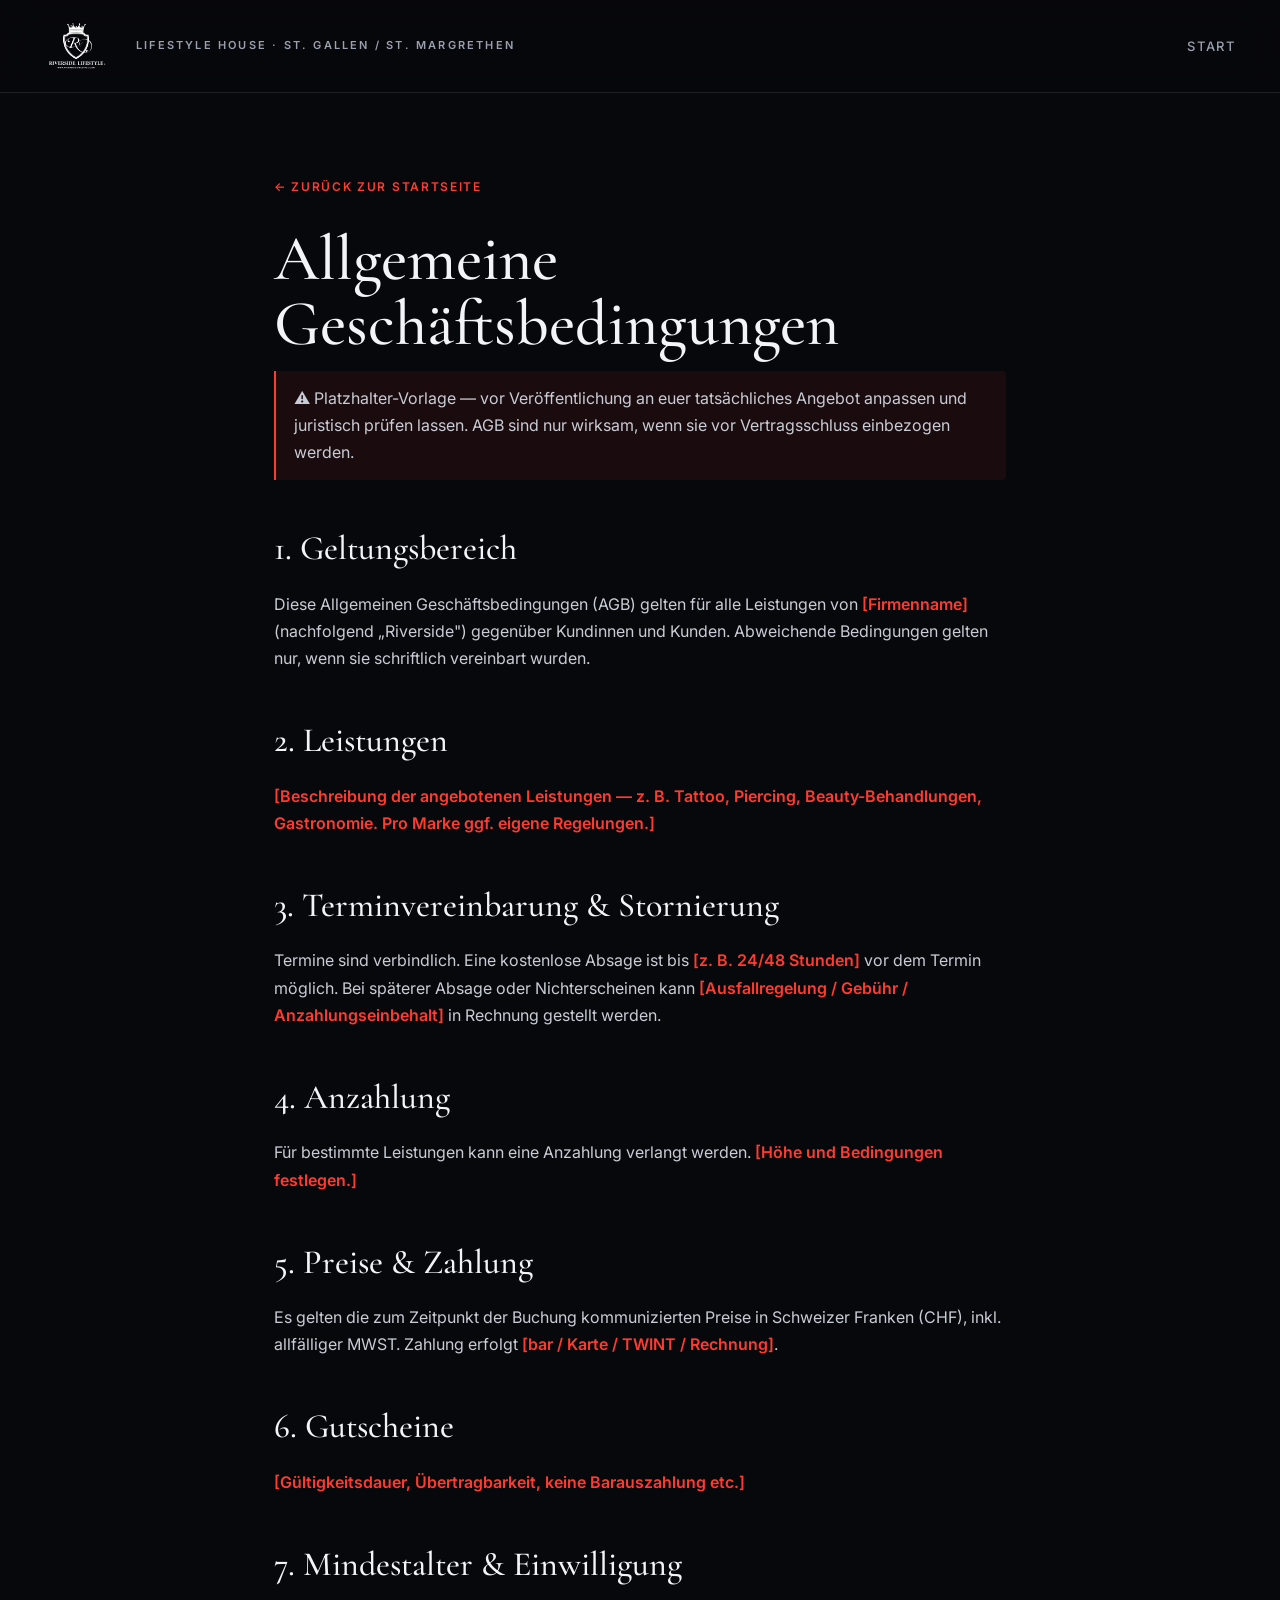
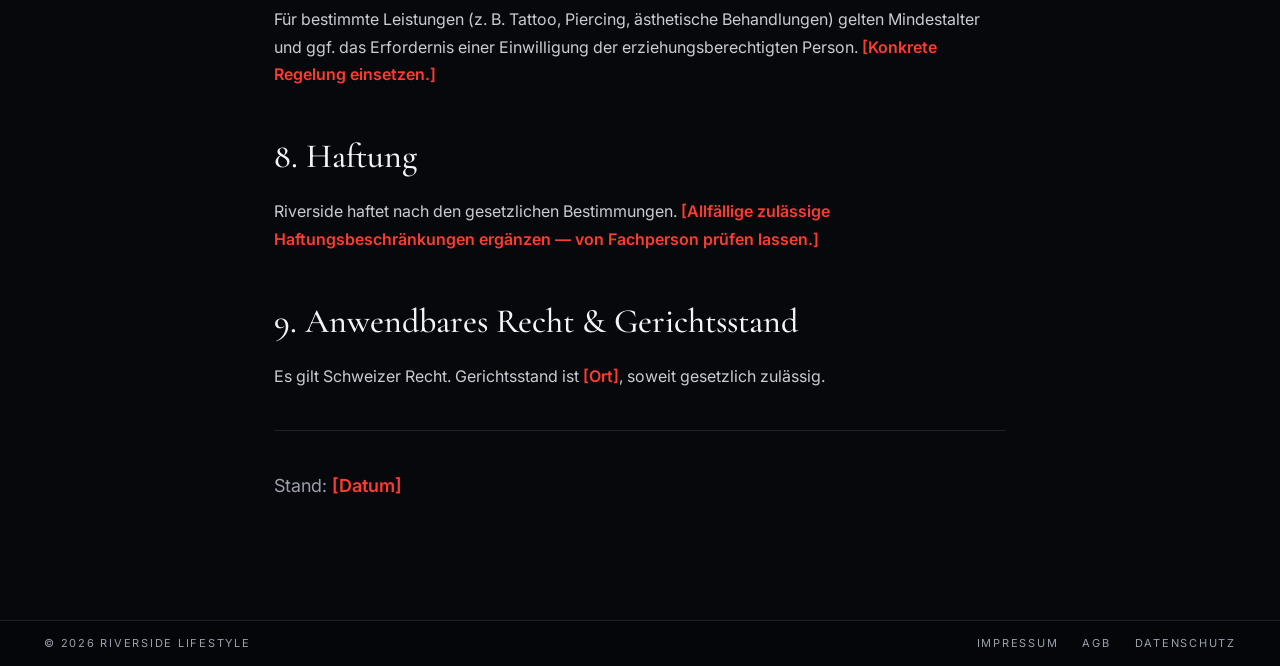
==== agb.html @ e008c0e0 "feat: red/white/black variant with per-card color tint, no index numbers" ====
<!DOCTYPE html>
<html lang="de">
<head>
<meta charset="UTF-8">
<meta name="viewport" content="width=device-width, initial-scale=1.0">
<title>AGB — Riverside Lifestyle</title>
<meta name="robots" content="index,follow">
<link rel="icon" href="assets/brand/favicon.png" type="image/png">
<link rel="preconnect" href="https://fonts.googleapis.com">
<link rel="preconnect" href="https://fonts.gstatic.com" crossorigin>
<link href="https://fonts.googleapis.com/css2?family=Cormorant+Garamond:ital,wght@0,400;0,500;0,600;1,500&family=Inter:wght@400;500;600&display=swap" rel="stylesheet">
<link rel="stylesheet" href="css/styles.css">
</head>
<body>

<nav class="nav">
  <div class="nav-in">
    <a class="brandmark" href="index.html"><img class="brandmark__logo" src="assets/brand/logo.png" alt="Riverside Lifestyle"></a>
    <span class="nav-meta">Lifestyle House · St. Gallen / St. Margrethen</span>
    <div class="nav-links">
      <a href="index.html">Start</a>
    </div>
  </div>
</nav>

<main class="legal-page">
  <div class="legal-wrap">
    <a class="legal-back" href="index.html">← Zurück zur Startseite</a>
    <h1>Allgemeine Geschäftsbedingungen</h1>
    <p class="legal-note">⚠ Platzhalter-Vorlage — vor Veröffentlichung an euer tatsächliches Angebot anpassen und juristisch prüfen lassen. AGB sind nur wirksam, wenn sie vor Vertragsschluss einbezogen werden.</p>

    <h2>1. Geltungsbereich</h2>
    <p>Diese Allgemeinen Geschäftsbedingungen (AGB) gelten für alle Leistungen von <span class="todo">[Firmenname]</span> (nachfolgend „Riverside") gegenüber Kundinnen und Kunden. Abweichende Bedingungen gelten nur, wenn sie schriftlich vereinbart wurden.</p>

    <h2>2. Leistungen</h2>
    <p><span class="todo">[Beschreibung der angebotenen Leistungen — z. B. Tattoo, Piercing, Beauty-Behandlungen, Gastronomie. Pro Marke ggf. eigene Regelungen.]</span></p>

    <h2>3. Terminvereinbarung &amp; Stornierung</h2>
    <p>Termine sind verbindlich. Eine kostenlose Absage ist bis <span class="todo">[z. B. 24/48 Stunden]</span> vor dem Termin möglich. Bei späterer Absage oder Nichterscheinen kann <span class="todo">[Ausfallregelung / Gebühr / Anzahlungseinbehalt]</span> in Rechnung gestellt werden.</p>

    <h2>4. Anzahlung</h2>
    <p>Für bestimmte Leistungen kann eine Anzahlung verlangt werden. <span class="todo">[Höhe und Bedingungen festlegen.]</span></p>

    <h2>5. Preise &amp; Zahlung</h2>
    <p>Es gelten die zum Zeitpunkt der Buchung kommunizierten Preise in Schweizer Franken (CHF), inkl. allfälliger MWST. Zahlung erfolgt <span class="todo">[bar / Karte / TWINT / Rechnung]</span>.</p>

    <h2>6. Gutscheine</h2>
    <p><span class="todo">[Gültigkeitsdauer, Übertragbarkeit, keine Barauszahlung etc.]</span></p>

    <h2>7. Mindestalter &amp; Einwilligung</h2>
    <p>Für bestimmte Leistungen (z. B. Tattoo, Piercing, ästhetische Behandlungen) gelten Mindestalter und ggf. das Erfordernis einer Einwilligung der erziehungsberechtigten Person. <span class="todo">[Konkrete Regelung einsetzen.]</span></p>

    <h2>8. Haftung</h2>
    <p>Riverside haftet nach den gesetzlichen Bestimmungen. <span class="todo">[Allfällige zulässige Haftungsbeschränkungen ergänzen — von Fachperson prüfen lassen.]</span></p>

    <h2>9. Anwendbares Recht &amp; Gerichtsstand</h2>
    <p>Es gilt Schweizer Recht. Gerichtsstand ist <span class="todo">[Ort]</span>, soweit gesetzlich zulässig.</p>

    <div class="divider"></div>
    <p class="lead">Stand: <span class="todo">[Datum]</span></p>
  </div>
</main>

<footer class="legal-bar">
  <div class="legal-in">
    <span>© 2026 Riverside Lifestyle</span>
    <nav class="legal-links">
      <a href="impressum.html">Impressum</a>
      <a href="agb.html">AGB</a>
      <a href="datenschutz.html">Datenschutz</a>
    </nav>
  </div>
</footer>
</body>
</html>
---- css/styles.css ----
/* ============================================================
   Riverside Lifestyle — Hub Landing
   Light / Schwarz-Weiß-Blau · Cormorant Garamond + Inter
   ============================================================ */
:root{
  --bg:#07080c;
  --bg-soft:#0d1018;
  --ink:#f3f4f7;
  --muted:#9aa0ad;
  --red:#ff3b30;
  --navy:#0a1426;
  --line:rgba(255,255,255,.10);
  --line-strong:rgba(255,255,255,.18);
  --serif:'Cormorant Garamond',Georgia,serif;
  --sans:'Inter',system-ui,-apple-system,sans-serif;
  --ease:cubic-bezier(.22,.61,.36,1);
  --nav-h:92px;
  --legal-h:46px;
  --cycle:4.2s;
}
*{margin:0;padding:0;box-sizing:border-box}
html{scroll-behavior:smooth;scroll-padding-top:var(--nav-h)}
body{background:var(--bg);color:var(--ink);font-family:var(--sans);font-size:17px;line-height:1.6;-webkit-font-smoothing:antialiased;overflow-x:hidden}
a{color:inherit;text-decoration:none}
.wrap{max-width:1280px;margin:0 auto;padding:0 44px}
.kicker{font-size:12px;font-weight:600;letter-spacing:.22em;text-transform:uppercase;color:var(--red);display:inline-block}
.muted{color:var(--muted)}

/* reveal */
[data-reveal]{opacity:0;transform:translateY(22px);transition:opacity .6s var(--ease),transform .6s var(--ease)}
[data-reveal].in{opacity:1;transform:none}
[data-delay="1"]{transition-delay:.07s}
[data-delay="2"]{transition-delay:.14s}
[data-delay="3"]{transition-delay:.21s}
[data-delay="4"]{transition-delay:.28s}

/* buttons */
.btn{display:inline-flex;align-items:center;gap:9px;padding:15px 28px;font-size:13px;font-weight:600;letter-spacing:.12em;text-transform:uppercase;border-radius:2px;transition:.18s var(--ease)}
.btn-primary{background:var(--red);color:#fff}
.btn-primary:hover{background:#ff5a4f;transform:translateY(-2px);box-shadow:0 16px 44px rgba(255,59,48,.4)}

/* ===================== NAV ===================== */
.nav{position:fixed;top:0;left:0;right:0;z-index:60;background:rgba(7,8,12,.72);backdrop-filter:blur(16px);border-bottom:1px solid var(--line)}
.nav-in{display:flex;align-items:center;gap:28px;height:var(--nav-h);max-width:1280px;margin:0 auto;padding:0 44px}
.brandmark{display:inline-flex;align-items:center;gap:12px;font-family:var(--serif);font-size:26px;font-weight:600;letter-spacing:.02em}
.brandmark__logo{height:64px;width:auto;display:block}
.nav-meta{font-size:11px;font-weight:600;letter-spacing:.2em;text-transform:uppercase;color:var(--muted);margin-right:auto}
.nav-links{display:flex;gap:30px;font-size:13px;font-weight:500;letter-spacing:.14em;text-transform:uppercase}
.nav-links a{position:relative;padding:4px 0;color:var(--muted);transition:color .2s}
.nav-links a::after{content:"";position:absolute;left:0;bottom:0;height:1.5px;width:100%;background:var(--red);transform:scaleX(0);transform-origin:left;transition:transform .2s var(--ease)}
.nav-links a:hover{color:var(--ink)}
.nav-links a:hover::after{transform:scaleX(1)}

/* ===================== HERO SPLIT ===================== */
.hero{position:relative;margin-top:var(--nav-h);height:calc(100vh - var(--nav-h) - var(--legal-h));min-height:520px;overflow:hidden}
.hero-overlay{position:absolute;top:0;left:0;right:0;z-index:12;pointer-events:none;padding:30px 44px 96px;background:linear-gradient(180deg,rgba(7,8,12,.9) 0%,rgba(7,8,12,.5) 48%,transparent 100%)}
.hero-overlay .kicker{margin-bottom:10px}
.hero-overlay h1{font-family:var(--serif);font-weight:500;font-size:clamp(30px,4vw,60px);line-height:1.02;letter-spacing:-.01em;max-width:920px}
.hero-overlay h1 em{font-style:italic;color:var(--red)}

.panels{position:absolute;inset:0;display:flex;width:100%;height:100%}
/* feine Filmkörnung über allen Panels */
.panels::after{content:"";position:absolute;inset:0;z-index:6;pointer-events:none;opacity:.07;mix-blend-mode:overlay;background-image:url("data:image/svg+xml,%3Csvg xmlns='http://www.w3.org/2000/svg' width='160' height='160'%3E%3Cfilter id='n'%3E%3CfeTurbulence type='fractalNoise' baseFrequency='0.9' numOctaves='2'/%3E%3C/filter%3E%3Crect width='100%25' height='100%25' filter='url(%23n)'/%3E%3C/svg%3E")}

.panel{flex:1;position:relative;overflow:hidden;border-right:1px solid var(--line);display:flex;align-items:flex-end;padding:44px 38px;color:#fff;transition:flex .8s var(--ease)}
.panel:last-child{border-right:none}
.panel.is-active{flex:2.6}
/* nicht spielende Panels: nur leichtes 10%-Schwarz-Overlay, damit ihr Video sichtbar bleibt */
.panel-media::after{content:"";position:absolute;inset:0;z-index:1;background:#000;opacity:.1;transition:opacity .6s ease;pointer-events:none}
.panel.is-active .panel-media::after{opacity:0}
/* ganz leichter, je Karte eigener Farbstich zur dezenten Unterteilung */
.panel::before{content:"";position:absolute;inset:0;z-index:2;pointer-events:none;mix-blend-mode:soft-light;opacity:.5}
.panel[data-brand=ink]::before{background:#ff3b30}
.panel[data-brand=beauty]::before{background:#ff7ea6}
.panel[data-brand=gastro]::before{background:#ffb13b}

/* Video-Layer + animierter Gradient-Fallback */
.panel-media,.brand-media{position:absolute;inset:0;z-index:0;overflow:hidden}
.panel-media{background:linear-gradient(135deg,#1b2433,#0a1426)}
.panel-media video,.brand-media video{position:absolute;inset:0;width:100%;height:100%;object-fit:cover;transform:scale(1.06);transition:transform 7s ease}
.panel.is-active .panel-media video{transform:scale(1.15)}

.panel::after{content:"";position:absolute;inset:0;z-index:1;background:linear-gradient(180deg,rgba(7,8,12,.12) 0%,rgba(7,8,12,.34) 45%,rgba(7,8,12,.9) 100%);transition:background .5s}
.panel.is-active::after{background:linear-gradient(180deg,rgba(7,8,12,.04) 0%,rgba(7,8,12,.18) 50%,rgba(7,8,12,.82) 100%)}

.panel-num{display:block;font-family:var(--serif);font-size:17px;font-weight:500;letter-spacing:.04em;color:var(--red);opacity:.8;margin-bottom:8px}
.panel.is-active .panel-num{opacity:1}

.panel-body{position:relative;z-index:3;width:100%}
.panel h2{font-family:var(--serif);font-size:clamp(28px,2.8vw,52px);font-weight:500;line-height:1;transition:font-size .55s var(--ease)}
.panel.is-active h2{font-size:clamp(40px,4.6vw,78px)}
.panel-sub{font-size:12.5px;letter-spacing:.18em;text-transform:uppercase;opacity:.85;margin-top:10px}
.panel-more{display:inline-flex;align-items:center;gap:9px;max-height:0;overflow:hidden;opacity:0;transform:translateY(10px);font-size:12px;font-weight:600;letter-spacing:.14em;text-transform:uppercase;color:#fff;transition:.45s var(--ease)}
.panel.is-active .panel-more{max-height:42px;margin-top:20px;opacity:1;transform:none}

/* Fortschrittsbalken des Auto-Wechsels */
.panel-progress{position:absolute;left:0;bottom:0;height:3px;width:100%;z-index:5;background:rgba(255,255,255,.1);opacity:0;transition:opacity .4s}
.panel.is-active .panel-progress{opacity:1}
.panel-progress span{display:block;height:100%;width:0;background:var(--red)}
.panel.is-active .panel-progress span{width:100%;transition:width var(--cycle) linear}
.panels.is-paused .panel.is-active .panel-progress span{transition:none;width:30%}

.scroll-cue{display:flex;flex-direction:column;align-items:center;gap:10px;padding:18px 0;font-size:11px;letter-spacing:.2em;text-transform:uppercase;color:var(--muted)}
.scroll-cue .bar{width:1px;height:38px;background:linear-gradient(var(--red),transparent)}

/* ===================== INTRO ===================== */
.intro{padding:120px 0;border-bottom:1px solid var(--line)}
.intro-grid{display:grid;grid-template-columns:1fr 1.4fr;gap:56px;align-items:start}
.intro-grid .kicker{grid-column:1}
.intro-h{font-family:var(--serif);font-weight:500;font-size:clamp(30px,3.4vw,46px);line-height:1.12;grid-column:2;grid-row:1}
.intro-p{grid-column:2;color:var(--muted);font-size:18px;max-width:620px}
.intro-p strong{color:var(--ink);font-weight:600}

/* ===================== BRAND SECTIONS ===================== */
.brand{padding:110px 0}
.brand--alt{background:var(--bg-soft)}
.brand-grid{display:grid;grid-template-columns:1.05fr 1fr;gap:64px;align-items:center}
.brand-media{position:relative;border-radius:8px;overflow:hidden;aspect-ratio:4/5;background:linear-gradient(135deg,#1b2433,#0a1426)}
.brand-media video{border-radius:8px}
.brand-media::after{content:"";position:absolute;inset:0;background:linear-gradient(180deg,rgba(10,20,38,0) 55%,rgba(10,20,38,.45));z-index:1}
.brand-badge{position:absolute;left:18px;bottom:16px;z-index:2;font-size:11px;font-weight:600;letter-spacing:.18em;text-transform:uppercase;color:#fff;background:rgba(10,20,38,.45);backdrop-filter:blur(6px);padding:7px 12px;border-radius:2px}
.brand-text h2{font-family:var(--serif);font-weight:500;font-size:clamp(32px,3.8vw,52px);line-height:1.04;margin:14px 0 18px}
.brand-text p{color:var(--muted);font-size:18px;max-width:480px}
.facts{list-style:none;margin:30px 0;border-top:1px solid var(--line)}
.facts li{display:grid;grid-template-columns:120px 1fr;gap:16px;padding:15px 0;border-bottom:1px solid var(--line);font-size:15px}
.facts li span{font-size:11px;font-weight:600;letter-spacing:.16em;text-transform:uppercase;color:var(--muted);padding-top:2px}

/* ===================== FAQ ===================== */
.faq{padding:120px 0;border-top:1px solid var(--line);background:var(--bg-soft)}
.faq-h{font-family:var(--serif);font-weight:500;font-size:clamp(32px,3.8vw,52px);margin:12px 0 40px}
.faq-list{max-width:860px}
.faq-list details{border-top:1px solid var(--line-strong)}
.faq-list details:last-child{border-bottom:1px solid var(--line-strong)}
.faq-list summary{list-style:none;cursor:pointer;padding:24px 0;font-family:var(--serif);font-size:24px;font-weight:500;display:flex;justify-content:space-between;align-items:center;gap:20px;transition:color .2s}
.faq-list summary::-webkit-details-marker{display:none}
.faq-list summary::after{content:"+";font-family:var(--sans);font-size:22px;color:var(--red);transition:transform .25s var(--ease)}
.faq-list details[open] summary::after{transform:rotate(45deg)}
.faq-list summary:hover{color:var(--red)}
.faq-list details p{padding:0 0 26px;color:var(--muted);font-size:17px;max-width:680px}

/* ===================== FOOTER ===================== */
.footer{background:var(--navy);color:#fff;padding:80px 0 30px}
.footer-grid{display:grid;grid-template-columns:1.6fr 1fr 1fr 1fr;gap:40px;padding-bottom:56px;border-bottom:1px solid rgba(255,255,255,.12)}
.footer-brand .brandmark{font-size:30px;color:#fff;display:block;margin-bottom:14px}
.footer-brand p{color:rgba(255,255,255,.6);font-size:15px}
.footer-col h3{font-size:11px;font-weight:600;letter-spacing:.18em;text-transform:uppercase;color:rgba(255,255,255,.5);margin-bottom:16px}
.footer-col a,.footer-col span{display:block;color:rgba(255,255,255,.82);font-size:15px;padding:5px 0;transition:color .2s}
.footer-col a:hover{color:var(--red)}
.footer-base{display:flex;justify-content:space-between;padding-top:26px;font-size:12px;letter-spacing:.12em;text-transform:uppercase;color:rgba(255,255,255,.45)}

/* ===================== RESPONSIVE ===================== */
@media(max-width:920px){
  .wrap{padding:0 22px}
  .nav-in{padding:0 22px}
  .nav-meta,.nav-links a[href="#kontakt"]{display:none}
  :root{--nav-h:72px}
  .brandmark__logo{height:50px}
  .hero{height:calc(100vh - var(--nav-h) - var(--legal-h));height:calc(100dvh - var(--nav-h) - var(--legal-h));min-height:0;display:flex;flex-direction:column}
  .hero-overlay{position:static;order:-1;flex:0 0 auto;background:#07080c;padding:14px 22px 10px}
  .hero-overlay .kicker{margin-bottom:6px;font-size:10px}
  .hero-overlay h1{font-size:clamp(22px,5.6vw,34px);max-width:none}
  .panels{position:static;order:0;flex:1;flex-direction:column;height:auto}
  .panel{flex:1;height:auto;padding:16px 22px;border-right:none;border-bottom:1px solid var(--line)}
  .panel:last-child{border-bottom:none}
  .panel.is-active{flex:1}
  .panel-num{font-size:14px;margin-bottom:3px}
  .panel h2{font-size:30px}
  .panel-media video{transform:none}
  .panel-progress{display:none}
  /* ruhende Panels dunkel, aktives (angetippt) hell */
  .panel-media::after{opacity:.6}
  .panel.is-active .panel-media::after{opacity:0}
  .panel.is-active .panel-more{margin-top:8px}
  .intro-grid{grid-template-columns:1fr;gap:18px}
  .intro-grid .kicker,.intro-h,.intro-p{grid-column:1}
  .intro-h{grid-row:auto}
  .brand-grid{grid-template-columns:1fr;gap:34px}
  .brand--alt .brand-grid .brand-media{order:-1}
  .footer-grid{grid-template-columns:1fr 1fr;gap:30px}
  .footer-base{flex-direction:column;gap:8px}
}
@media(prefers-reduced-motion:reduce){
  .panel-media{animation:none}
  .panel-media video{transition:none}
  [data-reveal]{opacity:1;transform:none;transition:none}
}

/* ===================== LEGAL BAR ===================== */
.legal-bar{height:var(--legal-h);display:flex;align-items:center;background:#05060a;border-top:1px solid var(--line)}
.legal-in{display:flex;justify-content:space-between;align-items:center;width:100%;max-width:1280px;margin:0 auto;padding:0 44px;font-size:11px;letter-spacing:.16em;text-transform:uppercase;color:var(--muted)}
.legal-links{display:flex;gap:24px}
.legal-links a{color:var(--muted);transition:color .2s}
.legal-links a:hover{color:var(--red)}

/* ===================== LEGAL PAGES ===================== */
.legal-page{margin-top:var(--nav-h);min-height:calc(100vh - var(--nav-h));padding:80px 0 100px}
.legal-wrap{max-width:820px;margin:0 auto;padding:0 44px}
.legal-back{display:inline-flex;align-items:center;gap:8px;font-size:12px;font-weight:600;letter-spacing:.14em;text-transform:uppercase;color:var(--muted);margin-bottom:30px;transition:color .2s}
.legal-back:hover{color:var(--red)}
.legal-page h1{font-family:var(--serif);font-weight:500;font-size:clamp(38px,5vw,64px);line-height:1.02;margin-bottom:14px}
.legal-page .lead{color:var(--muted);font-size:18px;margin-bottom:18px}
.legal-note{border-left:2px solid var(--red);background:rgba(255,59,48,.07);padding:14px 18px;border-radius:0 4px 4px 0;color:var(--muted);font-size:14px;margin-bottom:48px}
.legal-page h2{font-family:var(--serif);font-weight:500;font-size:clamp(24px,3vw,34px);margin:42px 0 14px}
.legal-page h3{font-size:15px;font-weight:600;letter-spacing:.04em;margin:24px 0 8px}
.legal-page p,.legal-page li{color:#c9ccd4;font-size:16px;line-height:1.7}
.legal-page p{margin-bottom:14px}
.legal-page ul{margin:0 0 14px 0;padding-left:22px}
.legal-page li{margin-bottom:6px}
.legal-page a{color:var(--red)}
.legal-page .todo{color:var(--red);font-weight:600}
.legal-page .divider{height:1px;background:var(--line);margin:40px 0}

@media(max-width:920px){
  .legal-bar{height:var(--legal-h)}
  .legal-in{justify-content:center;gap:20px;padding:0 22px}
  .legal-in > span{display:none}
  .legal-links{gap:20px}
  .legal-wrap{padding:0 22px}
}
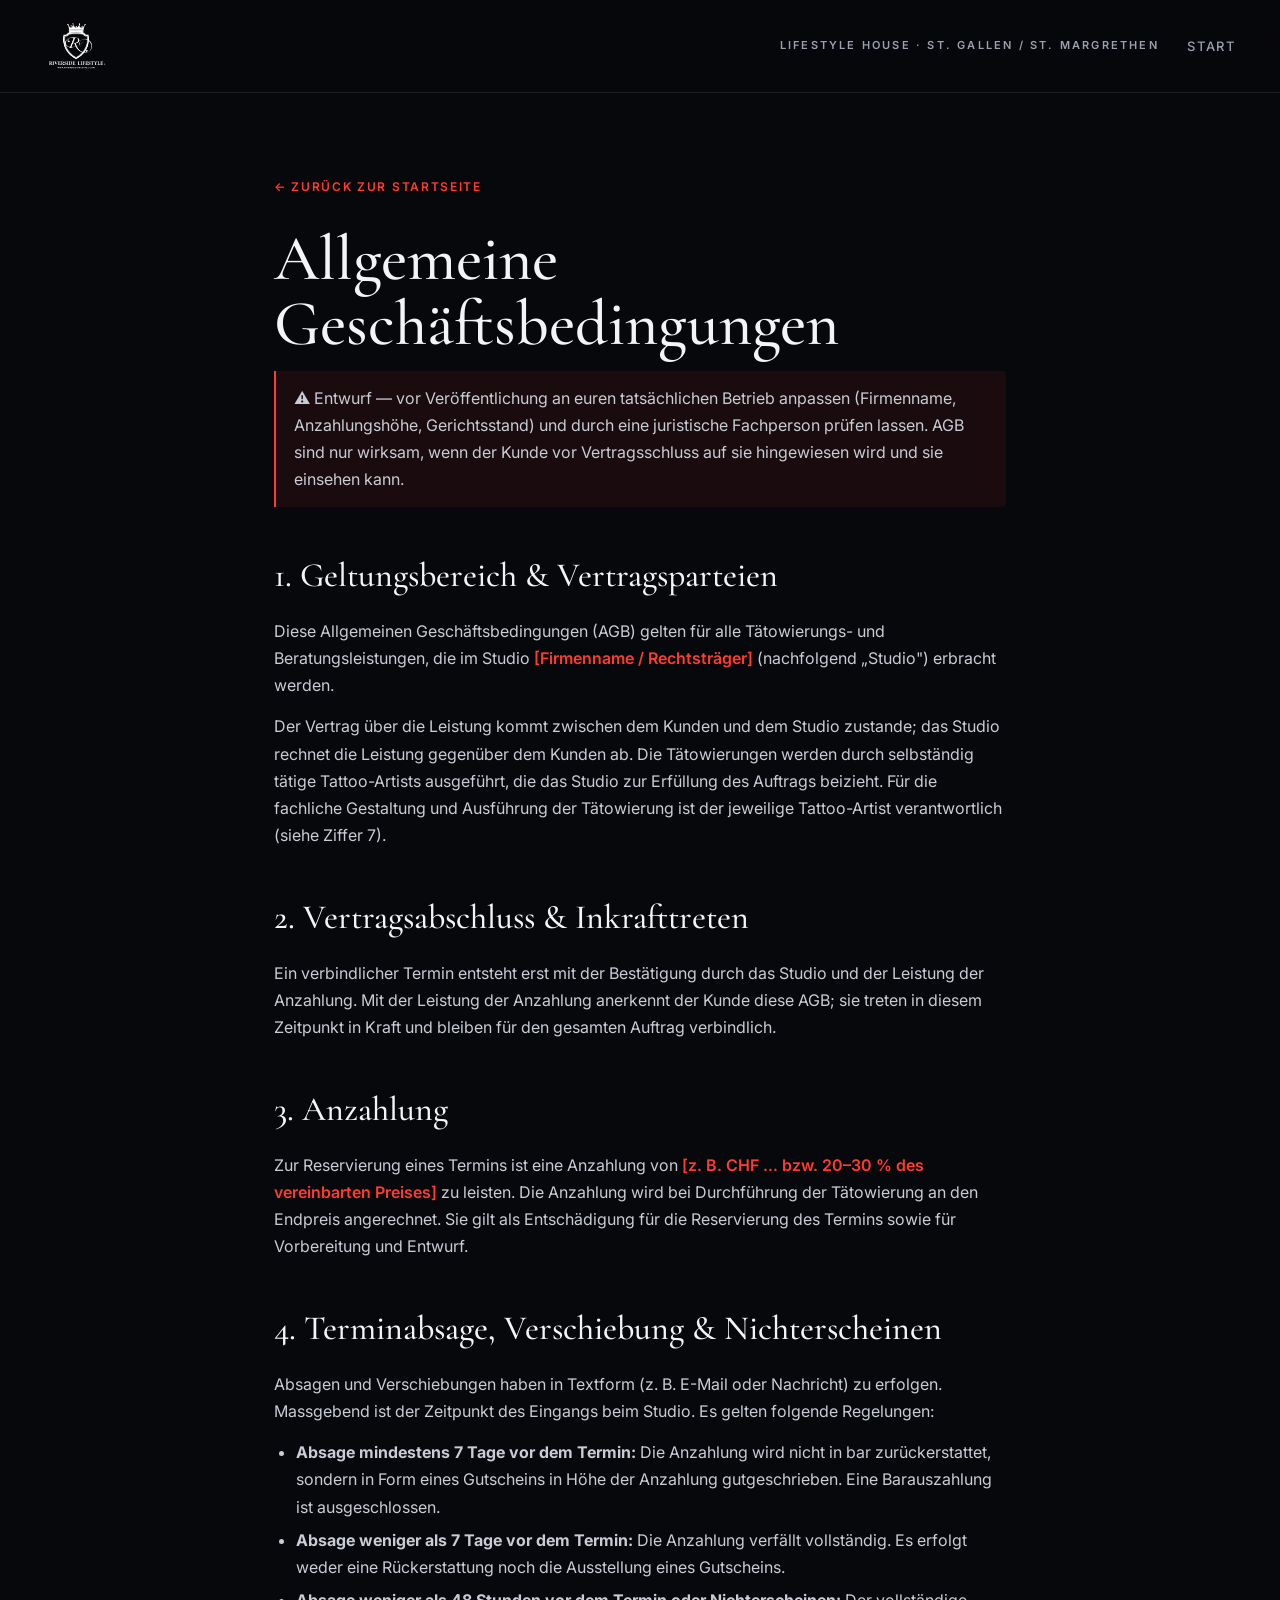
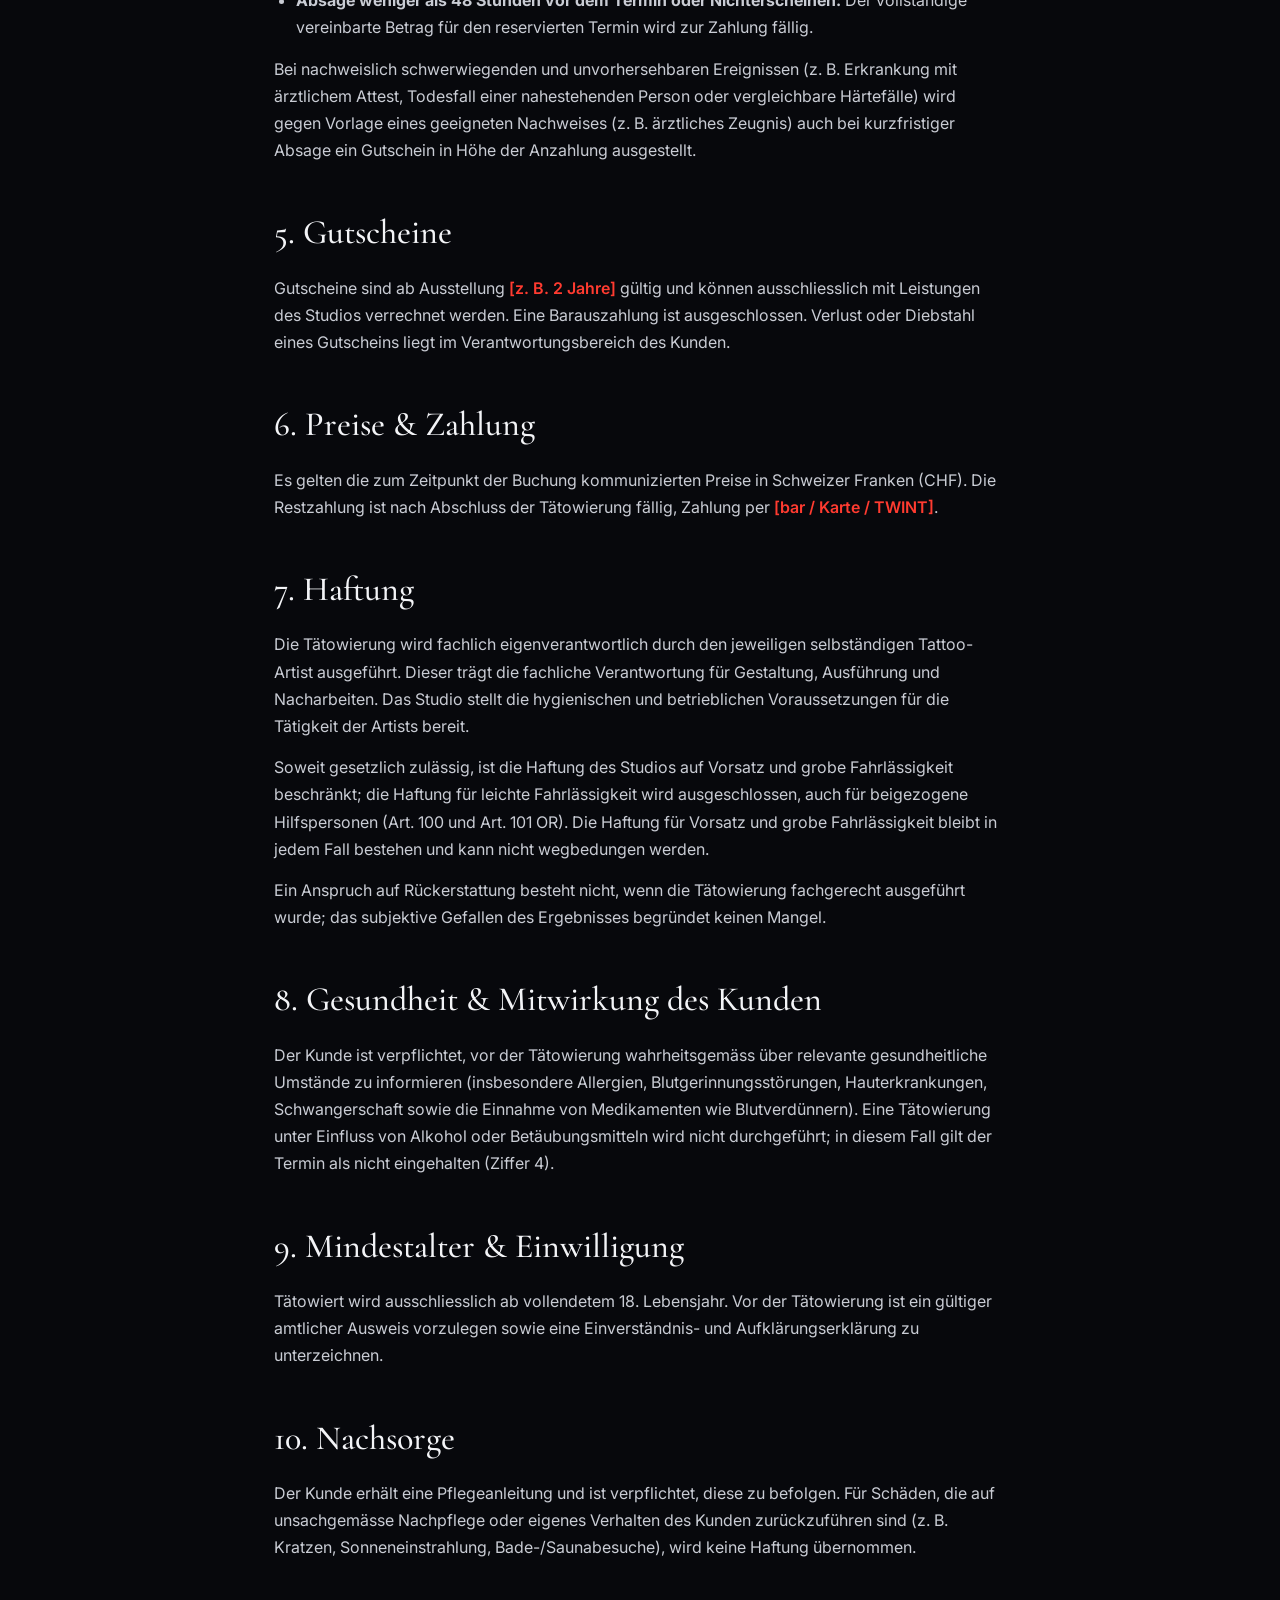
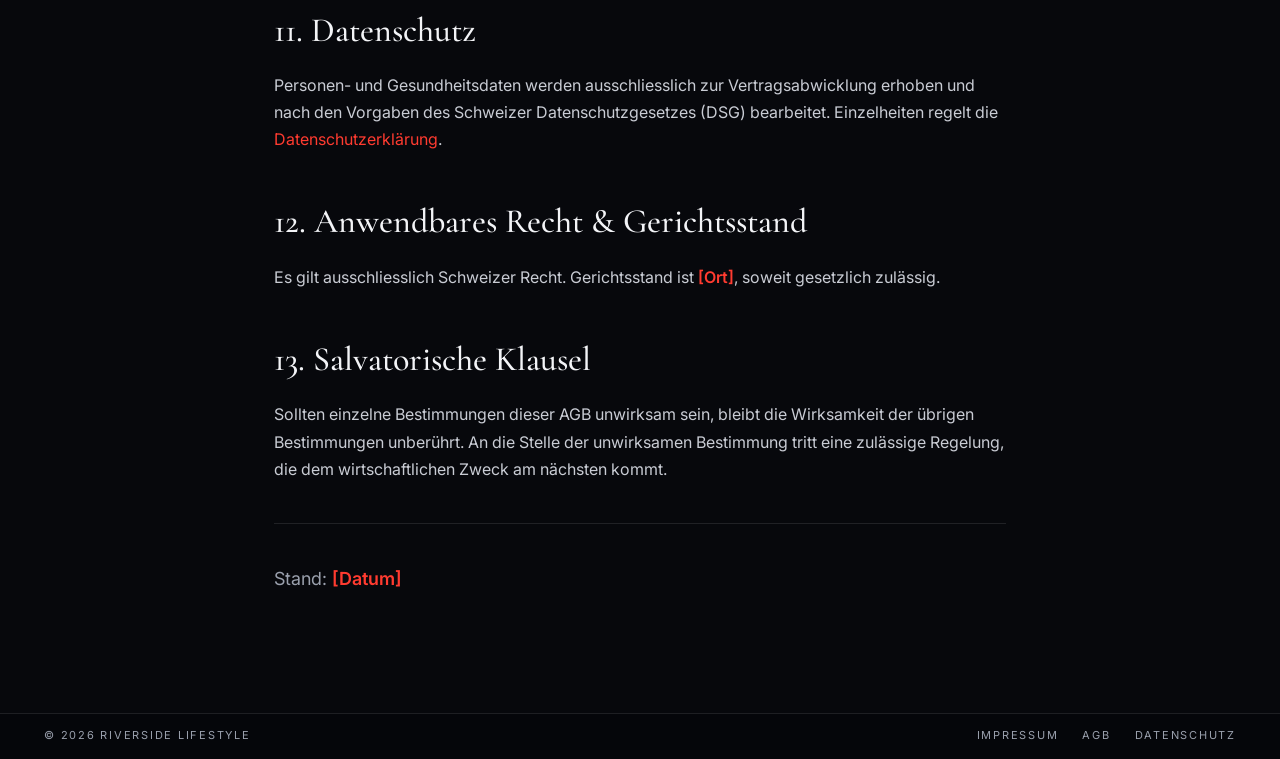
==== commit ce1be9fe: "docs(legal): add Swiss tattoo-studio terms (AGB) Studio is contracting party (studio invoices client" ====
--- a/agb.html
+++ b/agb.html
@@ -1,9 +1,9 @@
 <!DOCTYPE html>
-<html lang="de">
+<html lang="de-CH">
 <head>
 <meta charset="UTF-8">
 <meta name="viewport" content="width=device-width, initial-scale=1.0">
-<title>AGB — Riverside Lifestyle</title>
+<title>AGB — Riverside Ink</title>
 <meta name="robots" content="index,follow">
 <link rel="icon" href="assets/brand/favicon.png" type="image/png">
 <link rel="preconnect" href="https://fonts.googleapis.com">
@@ -27,34 +27,55 @@
   <div class="legal-wrap">
     <a class="legal-back" href="index.html">← Zurück zur Startseite</a>
     <h1>Allgemeine Geschäftsbedingungen</h1>
-    <p class="legal-note">⚠ Platzhalter-Vorlage — vor Veröffentlichung an euer tatsächliches Angebot anpassen und juristisch prüfen lassen. AGB sind nur wirksam, wenn sie vor Vertragsschluss einbezogen werden.</p>
+    <p class="legal-note">⚠ Entwurf — vor Veröffentlichung an euren tatsächlichen Betrieb anpassen (Firmenname, Anzahlungshöhe, Gerichtsstand) und durch eine juristische Fachperson prüfen lassen. AGB sind nur wirksam, wenn der Kunde vor Vertragsschluss auf sie hingewiesen wird und sie einsehen kann.</p>
 
-    <h2>1. Geltungsbereich</h2>
-    <p>Diese Allgemeinen Geschäftsbedingungen (AGB) gelten für alle Leistungen von <span class="todo">[Firmenname]</span> (nachfolgend „Riverside") gegenüber Kundinnen und Kunden. Abweichende Bedingungen gelten nur, wenn sie schriftlich vereinbart wurden.</p>
+    <h2>1. Geltungsbereich &amp; Vertragsparteien</h2>
+    <p>Diese Allgemeinen Geschäftsbedingungen (AGB) gelten für alle Tätowierungs- und Beratungsleistungen, die im Studio <span class="todo">[Firmenname / Rechtsträger]</span> (nachfolgend „Studio") erbracht werden.</p>
+    <p>Der Vertrag über die Leistung kommt zwischen dem Kunden und dem Studio zustande; das Studio rechnet die Leistung gegenüber dem Kunden ab. Die Tätowierungen werden durch selbständig tätige Tattoo-Artists ausgeführt, die das Studio zur Erfüllung des Auftrags beizieht. Für die fachliche Gestaltung und Ausführung der Tätowierung ist der jeweilige Tattoo-Artist verantwortlich (siehe Ziffer 7).</p>
 
-    <h2>2. Leistungen</h2>
-    <p><span class="todo">[Beschreibung der angebotenen Leistungen — z. B. Tattoo, Piercing, Beauty-Behandlungen, Gastronomie. Pro Marke ggf. eigene Regelungen.]</span></p>
+    <h2>2. Vertragsabschluss &amp; Inkrafttreten</h2>
+    <p>Ein verbindlicher Termin entsteht erst mit der Bestätigung durch das Studio und der Leistung der Anzahlung. Mit der Leistung der Anzahlung anerkennt der Kunde diese AGB; sie treten in diesem Zeitpunkt in Kraft und bleiben für den gesamten Auftrag verbindlich.</p>
 
-    <h2>3. Terminvereinbarung &amp; Stornierung</h2>
-    <p>Termine sind verbindlich. Eine kostenlose Absage ist bis <span class="todo">[z. B. 24/48 Stunden]</span> vor dem Termin möglich. Bei späterer Absage oder Nichterscheinen kann <span class="todo">[Ausfallregelung / Gebühr / Anzahlungseinbehalt]</span> in Rechnung gestellt werden.</p>
+    <h2>3. Anzahlung</h2>
+    <p>Zur Reservierung eines Termins ist eine Anzahlung von <span class="todo">[z. B. CHF … bzw. 20–30 % des vereinbarten Preises]</span> zu leisten. Die Anzahlung wird bei Durchführung der Tätowierung an den Endpreis angerechnet. Sie gilt als Entschädigung für die Reservierung des Termins sowie für Vorbereitung und Entwurf.</p>
 
-    <h2>4. Anzahlung</h2>
-    <p>Für bestimmte Leistungen kann eine Anzahlung verlangt werden. <span class="todo">[Höhe und Bedingungen festlegen.]</span></p>
+    <h2>4. Terminabsage, Verschiebung &amp; Nichterscheinen</h2>
+    <p>Absagen und Verschiebungen haben in Textform (z. B. E-Mail oder Nachricht) zu erfolgen. Massgebend ist der Zeitpunkt des Eingangs beim Studio. Es gelten folgende Regelungen:</p>
+    <ul>
+      <li><strong>Absage mindestens 7 Tage vor dem Termin:</strong> Die Anzahlung wird nicht in bar zurückerstattet, sondern in Form eines Gutscheins in Höhe der Anzahlung gutgeschrieben. Eine Barauszahlung ist ausgeschlossen.</li>
+      <li><strong>Absage weniger als 7 Tage vor dem Termin:</strong> Die Anzahlung verfällt vollständig. Es erfolgt weder eine Rückerstattung noch die Ausstellung eines Gutscheins.</li>
+      <li><strong>Absage weniger als 48 Stunden vor dem Termin oder Nichterscheinen:</strong> Der vollständige vereinbarte Betrag für den reservierten Termin wird zur Zahlung fällig.</li>
+    </ul>
+    <p>Bei nachweislich schwerwiegenden und unvorhersehbaren Ereignissen (z. B. Erkrankung mit ärztlichem Attest, Todesfall einer nahestehenden Person oder vergleichbare Härtefälle) wird gegen Vorlage eines geeigneten Nachweises (z. B. ärztliches Zeugnis) auch bei kurzfristiger Absage ein Gutschein in Höhe der Anzahlung ausgestellt.</p>
 
-    <h2>5. Preise &amp; Zahlung</h2>
-    <p>Es gelten die zum Zeitpunkt der Buchung kommunizierten Preise in Schweizer Franken (CHF), inkl. allfälliger MWST. Zahlung erfolgt <span class="todo">[bar / Karte / TWINT / Rechnung]</span>.</p>
+    <h2>5. Gutscheine</h2>
+    <p>Gutscheine sind ab Ausstellung <span class="todo">[z. B. 2 Jahre]</span> gültig und können ausschliesslich mit Leistungen des Studios verrechnet werden. Eine Barauszahlung ist ausgeschlossen. Verlust oder Diebstahl eines Gutscheins liegt im Verantwortungsbereich des Kunden.</p>
 
-    <h2>6. Gutscheine</h2>
-    <p><span class="todo">[Gültigkeitsdauer, Übertragbarkeit, keine Barauszahlung etc.]</span></p>
+    <h2>6. Preise &amp; Zahlung</h2>
+    <p>Es gelten die zum Zeitpunkt der Buchung kommunizierten Preise in Schweizer Franken (CHF). Die Restzahlung ist nach Abschluss der Tätowierung fällig, Zahlung per <span class="todo">[bar / Karte / TWINT]</span>.</p>
 
-    <h2>7. Mindestalter &amp; Einwilligung</h2>
-    <p>Für bestimmte Leistungen (z. B. Tattoo, Piercing, ästhetische Behandlungen) gelten Mindestalter und ggf. das Erfordernis einer Einwilligung der erziehungsberechtigten Person. <span class="todo">[Konkrete Regelung einsetzen.]</span></p>
+    <h2>7. Haftung</h2>
+    <p>Die Tätowierung wird fachlich eigenverantwortlich durch den jeweiligen selbständigen Tattoo-Artist ausgeführt. Dieser trägt die fachliche Verantwortung für Gestaltung, Ausführung und Nacharbeiten. Das Studio stellt die hygienischen und betrieblichen Voraussetzungen für die Tätigkeit der Artists bereit.</p>
+    <p>Soweit gesetzlich zulässig, ist die Haftung des Studios auf Vorsatz und grobe Fahrlässigkeit beschränkt; die Haftung für leichte Fahrlässigkeit wird ausgeschlossen, auch für beigezogene Hilfspersonen (Art. 100 und Art. 101 OR). Die Haftung für Vorsatz und grobe Fahrlässigkeit bleibt in jedem Fall bestehen und kann nicht wegbedungen werden.</p>
+    <p>Ein Anspruch auf Rückerstattung besteht nicht, wenn die Tätowierung fachgerecht ausgeführt wurde; das subjektive Gefallen des Ergebnisses begründet keinen Mangel.</p>
 
-    <h2>8. Haftung</h2>
-    <p>Riverside haftet nach den gesetzlichen Bestimmungen. <span class="todo">[Allfällige zulässige Haftungsbeschränkungen ergänzen — von Fachperson prüfen lassen.]</span></p>
+    <h2>8. Gesundheit &amp; Mitwirkung des Kunden</h2>
+    <p>Der Kunde ist verpflichtet, vor der Tätowierung wahrheitsgemäss über relevante gesundheitliche Umstände zu informieren (insbesondere Allergien, Blutgerinnungsstörungen, Hauterkrankungen, Schwangerschaft sowie die Einnahme von Medikamenten wie Blutverdünnern). Eine Tätowierung unter Einfluss von Alkohol oder Betäubungsmitteln wird nicht durchgeführt; in diesem Fall gilt der Termin als nicht eingehalten (Ziffer 4).</p>
 
-    <h2>9. Anwendbares Recht &amp; Gerichtsstand</h2>
-    <p>Es gilt Schweizer Recht. Gerichtsstand ist <span class="todo">[Ort]</span>, soweit gesetzlich zulässig.</p>
+    <h2>9. Mindestalter &amp; Einwilligung</h2>
+    <p>Tätowiert wird ausschliesslich ab vollendetem 18. Lebensjahr. Vor der Tätowierung ist ein gültiger amtlicher Ausweis vorzulegen sowie eine Einverständnis- und Aufklärungserklärung zu unterzeichnen.</p>
+
+    <h2>10. Nachsorge</h2>
+    <p>Der Kunde erhält eine Pflegeanleitung und ist verpflichtet, diese zu befolgen. Für Schäden, die auf unsachgemässe Nachpflege oder eigenes Verhalten des Kunden zurückzuführen sind (z. B. Kratzen, Sonneneinstrahlung, Bade-/Saunabesuche), wird keine Haftung übernommen.</p>
+
+    <h2>11. Datenschutz</h2>
+    <p>Personen- und Gesundheitsdaten werden ausschliesslich zur Vertragsabwicklung erhoben und nach den Vorgaben des Schweizer Datenschutzgesetzes (DSG) bearbeitet. Einzelheiten regelt die <a href="datenschutz.html">Datenschutzerklärung</a>.</p>
+
+    <h2>12. Anwendbares Recht &amp; Gerichtsstand</h2>
+    <p>Es gilt ausschliesslich Schweizer Recht. Gerichtsstand ist <span class="todo">[Ort]</span>, soweit gesetzlich zulässig.</p>
+
+    <h2>13. Salvatorische Klausel</h2>
+    <p>Sollten einzelne Bestimmungen dieser AGB unwirksam sein, bleibt die Wirksamkeit der übrigen Bestimmungen unberührt. An die Stelle der unwirksamen Bestimmung tritt eine zulässige Regelung, die dem wirtschaftlichen Zweck am nächsten kommt.</p>
 
     <div class="divider"></div>
     <p class="lead">Stand: <span class="todo">[Datum]</span></p>
--- a/css/styles.css
+++ b/css/styles.css
@@ -42,9 +42,31 @@
 /* ===================== NAV ===================== */
 .nav{position:fixed;top:0;left:0;right:0;z-index:60;background:rgba(7,8,12,.72);backdrop-filter:blur(16px);border-bottom:1px solid var(--line)}
 .nav-in{display:flex;align-items:center;gap:28px;height:var(--nav-h);max-width:1280px;margin:0 auto;padding:0 44px}
-.brandmark{display:inline-flex;align-items:center;gap:12px;font-family:var(--serif);font-size:26px;font-weight:600;letter-spacing:.02em}
-.brandmark__logo{height:64px;width:auto;display:block}
-.nav-meta{font-size:11px;font-weight:600;letter-spacing:.2em;text-transform:uppercase;color:var(--muted);margin-right:auto}
+.brandmark{position:relative;display:inline-flex;align-items:center;font-family:var(--serif);font-size:26px;font-weight:600;letter-spacing:.02em;margin-right:auto}
+.brandmark__logo{position:relative;z-index:3;height:64px;width:auto;display:block}
+.nav-meta{font-size:11px;font-weight:600;letter-spacing:.2em;text-transform:uppercase;color:var(--muted)}
+
+/* globe orbiting the logo: behind the crest up top, in front down low */
+.globe{position:absolute;left:50%;top:50%;width:8px;height:8px;margin:-4px 0 0 -4px;
+  border-radius:50%;overflow:hidden;
+  background-color:#0a1426;
+  background-image:url("../assets/world-globe.svg");
+  background-size:auto 100%;background-repeat:repeat-x;background-position:0 center;
+  box-shadow:inset 0 0 0 .5px var(--line-strong),0 0 6px rgba(255,59,48,.55);
+  animation:logo-orbit 9s linear infinite,globe-surf 6s linear infinite}
+.globe::after{content:"";position:absolute;inset:0;border-radius:50%;pointer-events:none;
+  background:radial-gradient(circle at 32% 28%,rgba(255,255,255,.34),rgba(255,255,255,0) 46%),
+             radial-gradient(circle at 70% 78%,rgba(0,0,0,.6),rgba(0,0,0,0) 58%)}
+@keyframes globe-surf{to{background-position:-16px center}}
+@keyframes logo-orbit{
+  0%   {transform:rotate(0deg) translate(0,-31px) rotate(0deg);z-index:0}
+  25%  {transform:rotate(90deg) translate(0,-31px) rotate(-90deg);z-index:0}
+  25.01%{z-index:6}
+  50%  {transform:rotate(180deg) translate(0,-31px) rotate(-180deg);z-index:6}
+  75%  {transform:rotate(270deg) translate(0,-31px) rotate(-270deg);z-index:6}
+  75.01%{z-index:0}
+  100% {transform:rotate(360deg) translate(0,-31px) rotate(-360deg);z-index:0}
+}
 .nav-links{display:flex;gap:30px;font-size:13px;font-weight:500;letter-spacing:.14em;text-transform:uppercase}
 .nav-links a{position:relative;padding:4px 0;color:var(--muted);transition:color .2s}
 .nav-links a::after{content:"";position:absolute;left:0;bottom:0;height:1.5px;width:100%;background:var(--red);transform:scaleX(0);transform-origin:left;transition:transform .2s var(--ease)}
@@ -217,3 +239,64 @@
   .legal-links{gap:20px}
   .legal-wrap{padding:0 22px}
 }
+
+/* ===================== WORLDWIDE ===================== */
+.worldwide{position:relative;padding:120px 0 130px;background:var(--bg-soft);border-top:1px solid var(--line);overflow:hidden}
+.worldwide::before{content:"";position:absolute;left:50%;top:38%;width:760px;height:760px;transform:translate(-50%,-50%);background:radial-gradient(circle,rgba(255,59,48,.13),transparent 62%);pointer-events:none;z-index:0}
+.ww-head{position:relative;z-index:2;max-width:1280px;margin:0 auto 54px;padding:0 44px;text-align:center}
+.ww-head .kicker{margin-bottom:14px}
+.ww-title{font-family:var(--serif);font-weight:500;font-size:clamp(30px,4.2vw,58px);line-height:1.04;letter-spacing:-.01em}
+.ww-title em{font-style:italic;color:var(--red)}
+.ww-sub{color:var(--muted);font-size:clamp(15px,1.6vw,19px);margin-top:14px}
+
+.ww-map{position:relative;z-index:1;max-width:1120px;margin:0 auto;padding:0 24px}
+.ww-map__base{display:block;width:100%;height:auto;opacity:.6}
+.ww-map__fx{position:absolute;left:24px;top:0;width:calc(100% - 48px);height:100%;overflow:visible}
+
+/* arcs */
+.ww-arc{fill:none;stroke:var(--red);stroke-width:1.6px;stroke-linecap:round;vector-effect:non-scaling-stroke;
+  stroke-dasharray:1;stroke-dashoffset:1;opacity:.8;
+  filter:drop-shadow(0 0 3px rgba(255,59,48,.7));
+  animation:ww-draw 1.5s var(--ease) forwards;animation-delay:calc(.5s + var(--i) * .28s)}
+@keyframes ww-draw{to{stroke-dashoffset:0}}
+
+/* travelling light dots */
+.ww-flow{fill:#ffd9d6;filter:drop-shadow(0 0 5px rgba(255,59,48,.95))}
+
+/* pins */
+.ww-pin__halo{r:11px;fill:var(--red);opacity:.5;transform-box:fill-box;transform-origin:center;
+  animation:ww-ping 2.8s var(--ease) infinite;animation-delay:var(--d)}
+.ww-pin__dot{r:6px;fill:#ff6a60}
+.ww-pin--home .ww-pin__dot{r:8px;fill:#fff}
+.ww-pin--home .ww-pin__halo{r:13px;animation-duration:2.2s}
+.ww-pin--home .ww-pin__ring{r:17px;fill:none;stroke:var(--red);stroke-width:1.5px;vector-effect:non-scaling-stroke;
+  transform-box:fill-box;transform-origin:center;animation:ww-ring 2.2s var(--ease) infinite}
+@keyframes ww-ping{0%{transform:scale(.6);opacity:.6}70%,100%{transform:scale(2.6);opacity:0}}
+@keyframes ww-ring{0%{transform:scale(.7);opacity:.9}80%,100%{transform:scale(2.1);opacity:0}}
+
+@media(max-width:920px){
+  .worldwide{padding:84px 0 90px}
+  .ww-head{margin-bottom:34px;padding:0 22px}
+  .ww-map{padding:0 16px}
+  .ww-map__fx{left:16px;width:calc(100% - 32px)}
+  .ww-arc{stroke-width:1.6px}
+  /* pins scale with the viewBox, so enlarge them as the map gets narrower */
+  .ww-pin__halo{r:20px}
+  .ww-pin__dot{r:12px}
+  .ww-pin--home .ww-pin__halo{r:24px}
+  .ww-pin--home .ww-pin__dot{r:15px}
+  .ww-pin--home .ww-pin__ring{r:30px}
+}
+@media(max-width:560px){
+  .ww-pin__halo{r:32px}
+  .ww-pin__dot{r:20px}
+  .ww-pin--home .ww-pin__halo{r:38px}
+  .ww-pin--home .ww-pin__dot{r:26px}
+  .ww-pin--home .ww-pin__ring{r:48px}
+}
+@media(prefers-reduced-motion:reduce){
+  .ww-arc{animation:none;stroke-dashoffset:0}
+  .ww-pin__halo,.ww-pin--home .ww-pin__ring{animation:none;opacity:.4}
+  .ww-flows{display:none}
+  .globe{animation:none;transform:translate(26px,-22px);z-index:6}
+}
